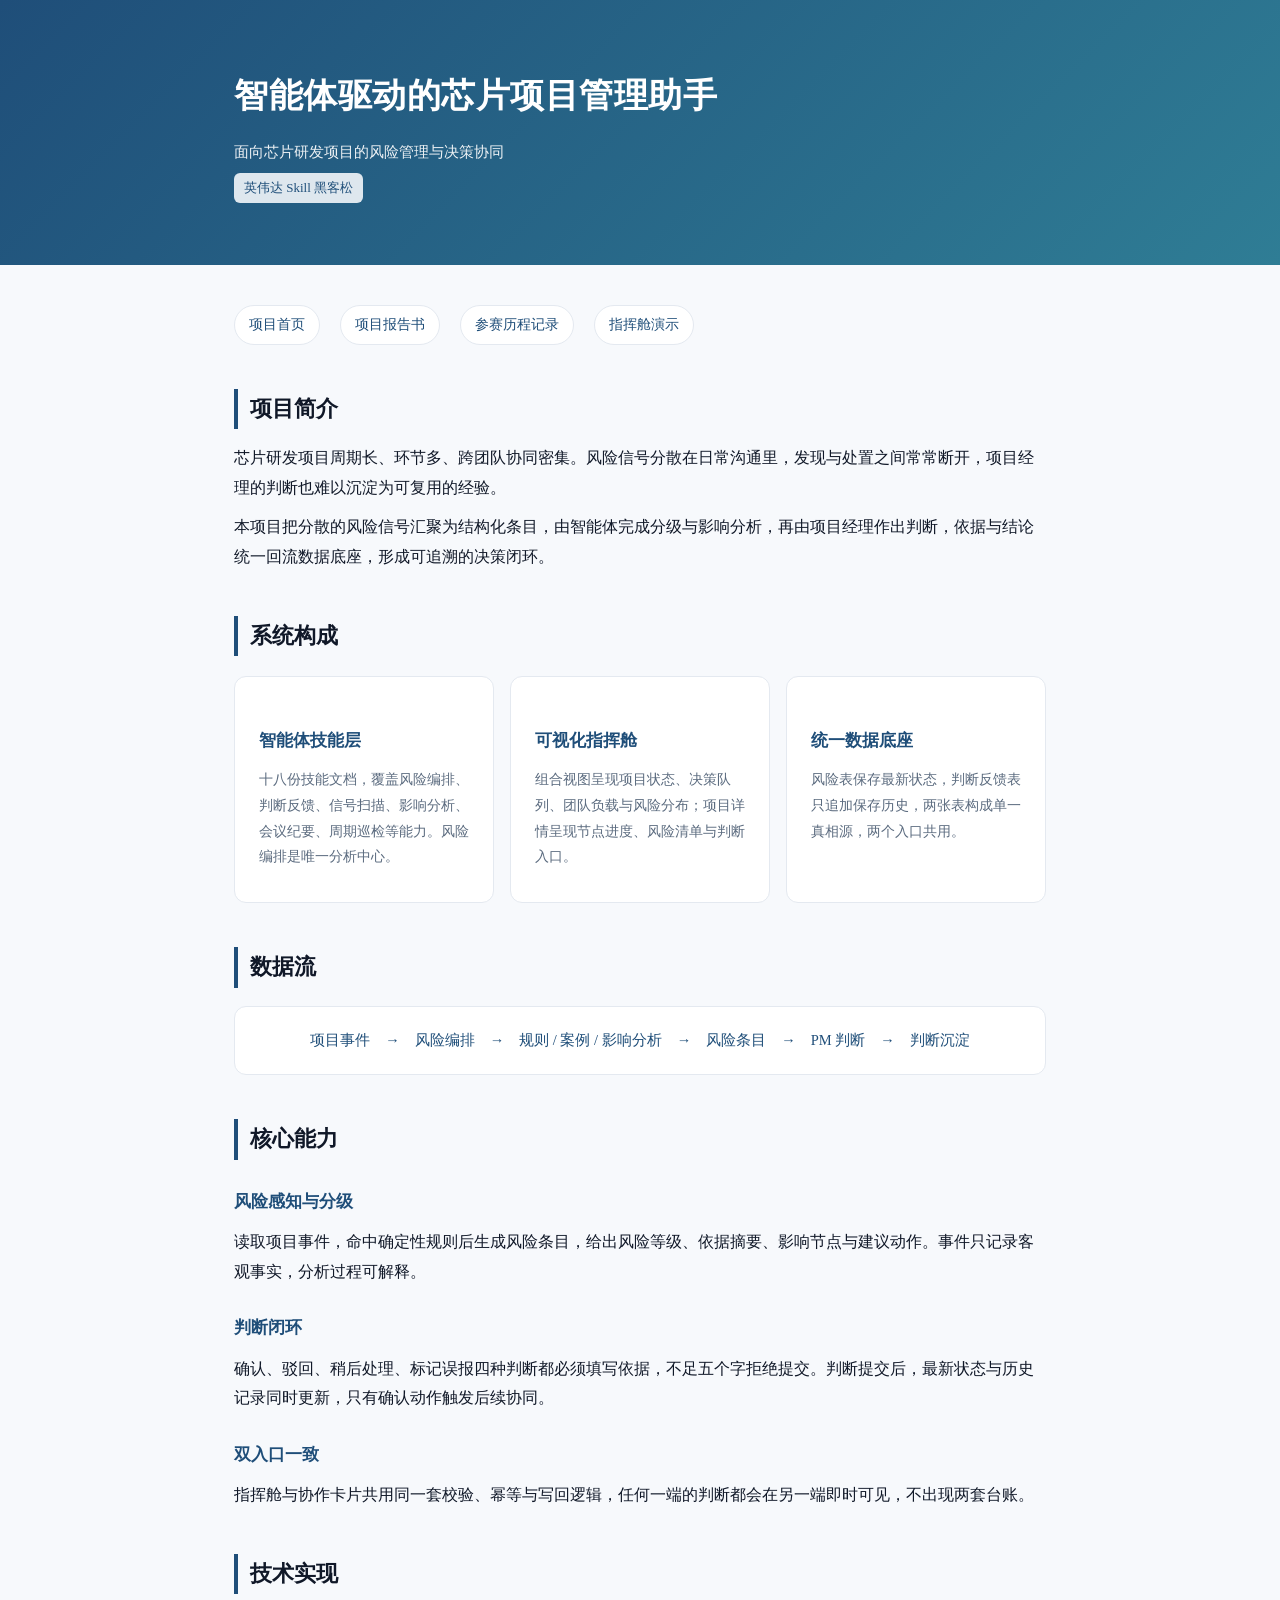
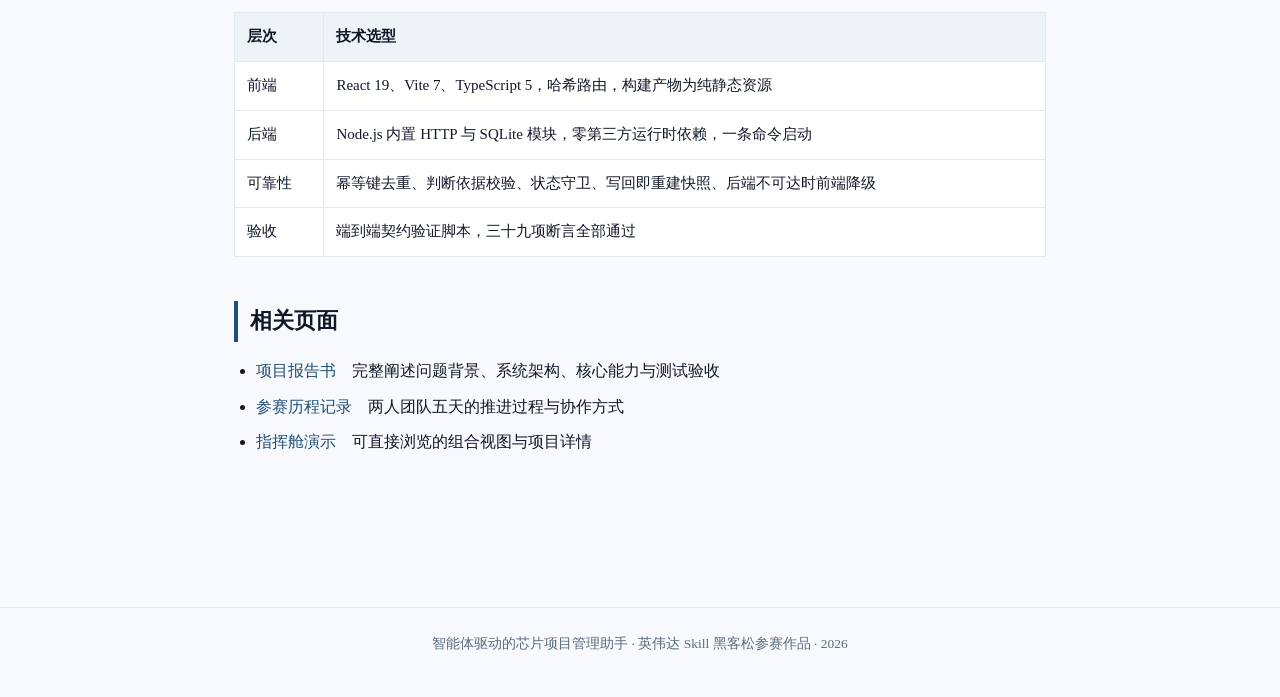
==== index.html @ 8a678e99 "发布展示站：项目首页、项目报告书、参赛历程记录与指挥舱演示" ====
<!doctype html>
<html lang="zh-CN">
<head>
<meta charset="utf-8">
<meta name="viewport" content="width=device-width,initial-scale=1">
<title>智能体驱动的芯片项目管理助手</title>
<style>
:root{--ink:#101828;--muted:#5b6b7f;--line:#e4e9f0;--brand:#1f4e79;--brand2:#2f7d95;--bg:#f7f9fc;--card:#fff;}
*{box-sizing:border-box}
body{margin:0;background:var(--bg);color:var(--ink);font:16px/1.85 -apple-system,"Songti SC","Source Han Serif SC",serif;}
a{color:var(--brand);text-decoration:none}
a:hover{text-decoration:underline}
.wrap{max-width:860px;margin:0 auto;padding:0 24px}
header.hero{background:linear-gradient(135deg,#1f4e79,#2f7d95);color:#fff;padding:64px 0 56px;margin-bottom:40px}
header.hero .wrap{max-width:860px}
header.hero h1{margin:0 0 12px;font-size:34px;letter-spacing:.5px;font-family:-apple-system,"PingFang SC","Heiti SC",sans-serif}
header.hero p{margin:6px 0;opacity:.92;font-size:15px}
nav.sub{max-width:860px;margin:0 auto 28px;padding:0 24px;display:flex;gap:20px;flex-wrap:wrap;font-size:14px}
nav.sub a{padding:6px 14px;background:#fff;border:1px solid var(--line);border-radius:999px;color:var(--brand)}
main{max-width:860px;margin:0 auto;padding:0 24px 80px}
h2{font-size:22px;margin:44px 0 14px;padding-left:12px;border-left:4px solid var(--brand);font-family:-apple-system,"PingFang SC","Heiti SC",sans-serif}
h3{font-size:17px;margin:26px 0 8px;color:var(--brand)}
p{margin:10px 0}
ul{margin:10px 0 10px 22px;padding:0}
li{margin:6px 0}
.card{background:var(--card);border:1px solid var(--line);border-radius:12px;padding:22px 24px;margin:18px 0}
.grid{display:grid;grid-template-columns:repeat(auto-fit,minmax(230px,1fr));gap:16px;margin:20px 0}
.grid .card{margin:0}
.kv{font-size:14px;color:var(--muted)}
table{width:100%;border-collapse:collapse;margin:18px 0;font-size:15px;background:#fff}
th,td{border:1px solid var(--line);padding:10px 12px;text-align:left;vertical-align:top}
th{background:#eef3f8;font-weight:600}
code{background:#eef3f8;padding:2px 6px;border-radius:4px;font-size:14px;font-family:ui-monospace,Menlo,monospace}
pre{background:#12263f;color:#dbe7f3;padding:16px 18px;border-radius:10px;overflow:auto;font-size:13.5px;line-height:1.6}
pre code{background:none;color:inherit;padding:0}
.flow{background:#fff;border:1px solid var(--line);border-radius:12px;padding:20px;margin:18px 0;text-align:center;font-size:14.5px;color:var(--brand);overflow-x:auto;white-space:nowrap}
footer{border-top:1px solid var(--line);margin-top:60px;padding:24px 0 40px;color:var(--muted);font-size:13.5px;text-align:center}
.badge{display:inline-block;background:#eef3f8;color:var(--brand);border-radius:6px;padding:3px 10px;font-size:13px;margin-right:6px}
</style>
</head>
<body>

<header class="hero"><div class="wrap">
  <h1>智能体驱动的芯片项目管理助手</h1>
  <p>面向芯片研发项目的风险管理与决策协同</p>
  <p><span class="badge">英伟达 Skill 黑客松</span></p>
</div></header>
<nav class="sub">
  <a href="./index.html">项目首页</a>
  <a href="./report.html">项目报告书</a>
  <a href="./journey.html">参赛历程记录</a>
  <a href="./app/index.html">指挥舱演示</a>
</nav>
<main>
  <h2>项目简介</h2>
  <p>芯片研发项目周期长、环节多、跨团队协同密集。风险信号分散在日常沟通里，发现与处置之间常常断开，项目经理的判断也难以沉淀为可复用的经验。</p>
  <p>本项目把分散的风险信号汇聚为结构化条目，由智能体完成分级与影响分析，再由项目经理作出判断，依据与结论统一回流数据底座，形成可追溯的决策闭环。</p>

  <h2>系统构成</h2>
  <div class="grid">
    <div class="card"><h3>智能体技能层</h3><p class="kv">十八份技能文档，覆盖风险编排、判断反馈、信号扫描、影响分析、会议纪要、周期巡检等能力。风险编排是唯一分析中心。</p></div>
    <div class="card"><h3>可视化指挥舱</h3><p class="kv">组合视图呈现项目状态、决策队列、团队负载与风险分布；项目详情呈现节点进度、风险清单与判断入口。</p></div>
    <div class="card"><h3>统一数据底座</h3><p class="kv">风险表保存最新状态，判断反馈表只追加保存历史，两张表构成单一真相源，两个入口共用。</p></div>
  </div>

  <h2>数据流</h2>
  <div class="flow">项目事件　→　风险编排　→　规则 / 案例 / 影响分析　→　风险条目　→　PM 判断　→　判断沉淀</div>

  <h2>核心能力</h2>
  <h3>风险感知与分级</h3>
  <p>读取项目事件，命中确定性规则后生成风险条目，给出风险等级、依据摘要、影响节点与建议动作。事件只记录客观事实，分析过程可解释。</p>
  <h3>判断闭环</h3>
  <p>确认、驳回、稍后处理、标记误报四种判断都必须填写依据，不足五个字拒绝提交。判断提交后，最新状态与历史记录同时更新，只有确认动作触发后续协同。</p>
  <h3>双入口一致</h3>
  <p>指挥舱与协作卡片共用同一套校验、幂等与写回逻辑，任何一端的判断都会在另一端即时可见，不出现两套台账。</p>

  <h2>技术实现</h2>
  <table>
    <tr><th>层次</th><th>技术选型</th></tr>
    <tr><td>前端</td><td>React 19、Vite 7、TypeScript 5，哈希路由，构建产物为纯静态资源</td></tr>
    <tr><td>后端</td><td>Node.js 内置 HTTP 与 SQLite 模块，零第三方运行时依赖，一条命令启动</td></tr>
    <tr><td>可靠性</td><td>幂等键去重、判断依据校验、状态守卫、写回即重建快照、后端不可达时前端降级</td></tr>
    <tr><td>验收</td><td>端到端契约验证脚本，三十九项断言全部通过</td></tr>
  </table>

  <h2>相关页面</h2>
  <ul>
    <li><a href="./report.html">项目报告书</a>　完整阐述问题背景、系统架构、核心能力与测试验收</li>
    <li><a href="./journey.html">参赛历程记录</a>　两人团队五天的推进过程与协作方式</li>
    <li><a href="./app/index.html">指挥舱演示</a>　可直接浏览的组合视图与项目详情</li>
  </ul>
</main>

<footer>智能体驱动的芯片项目管理助手 · 英伟达 Skill 黑客松参赛作品 · 2026</footer>
</body>
</html>
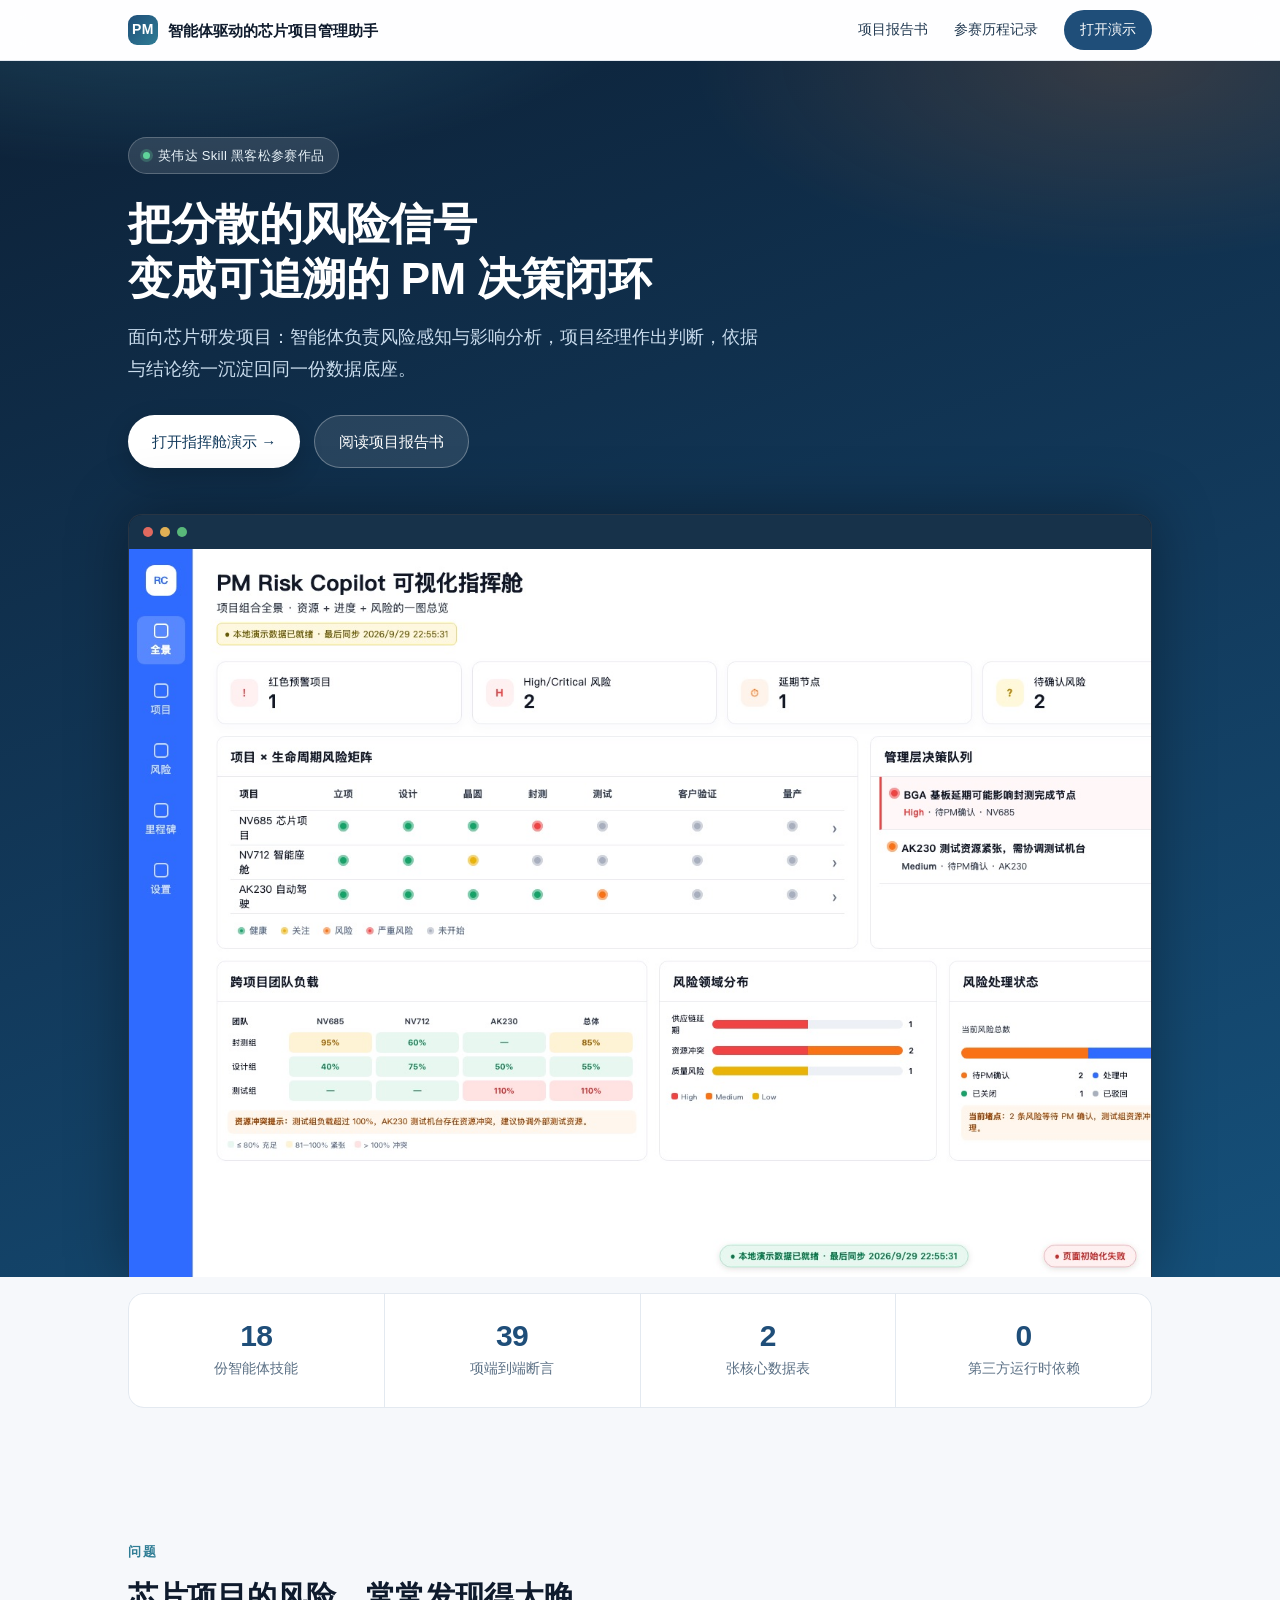
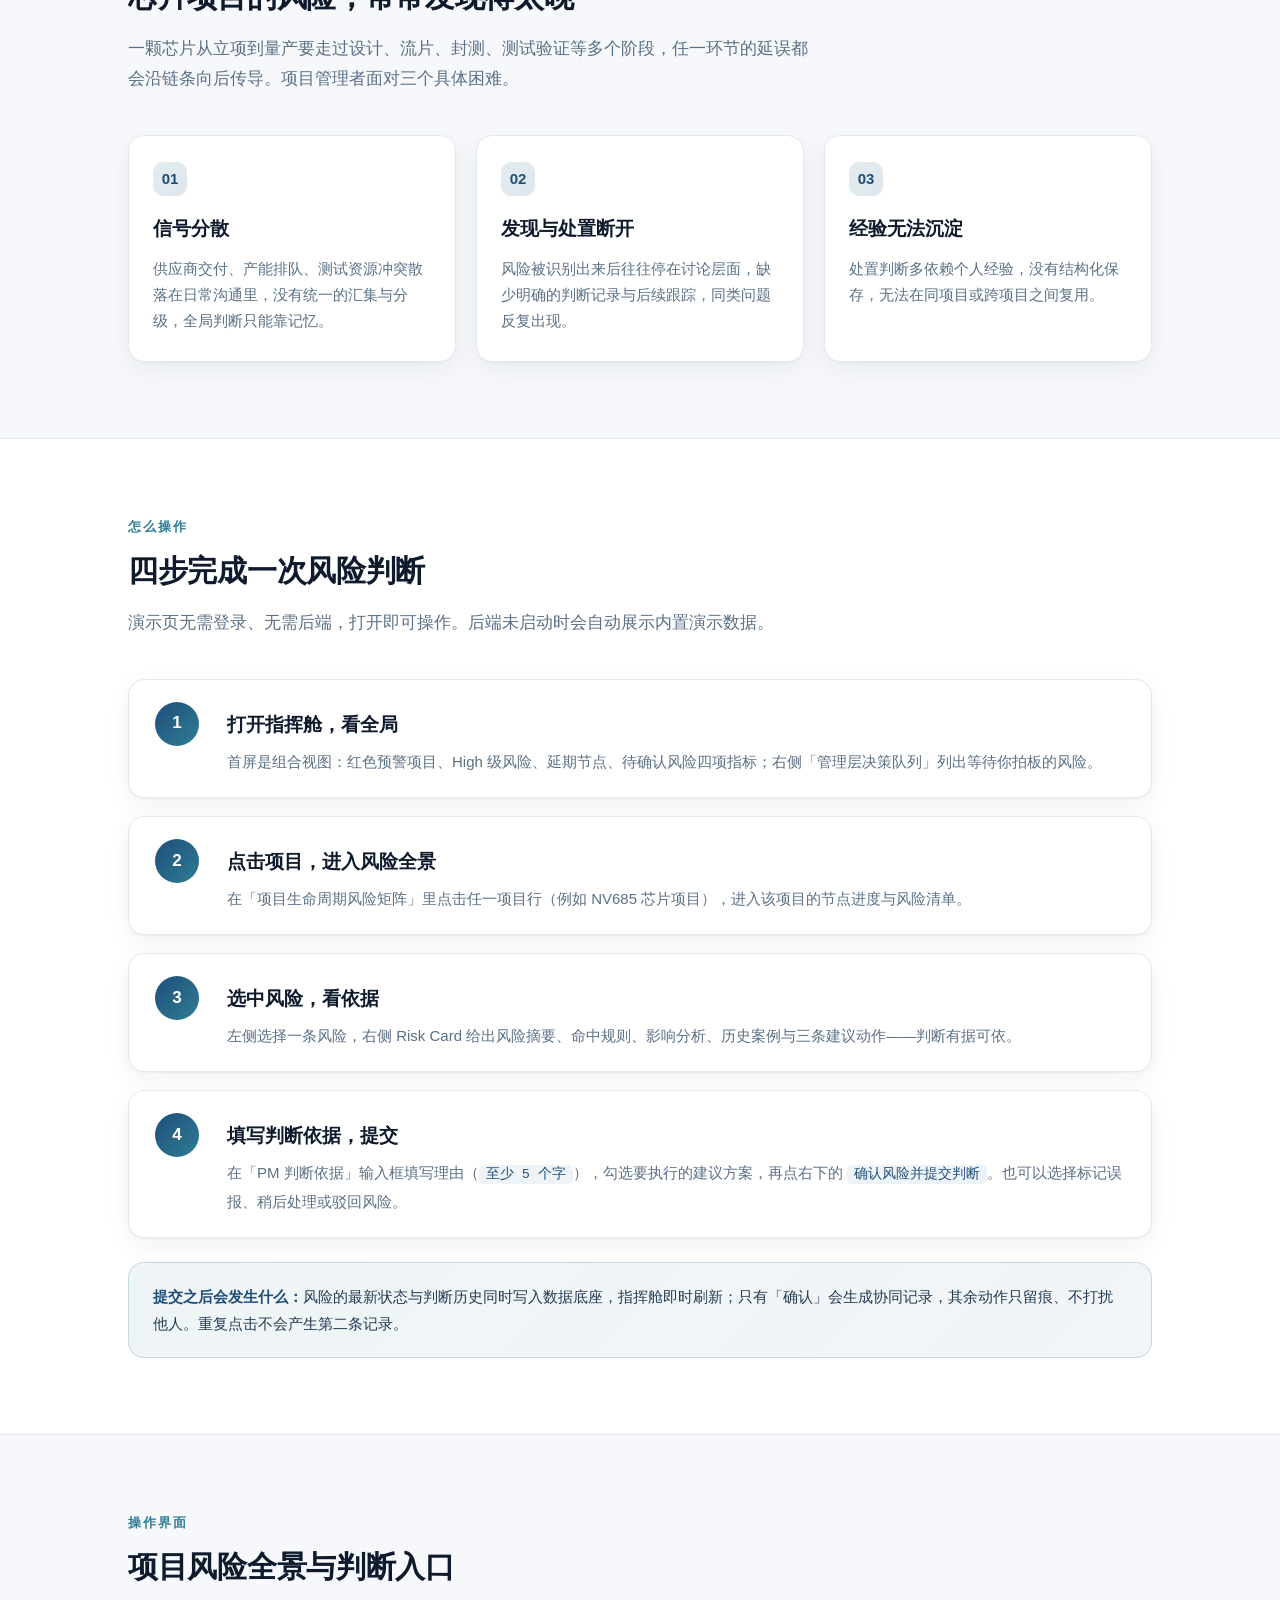
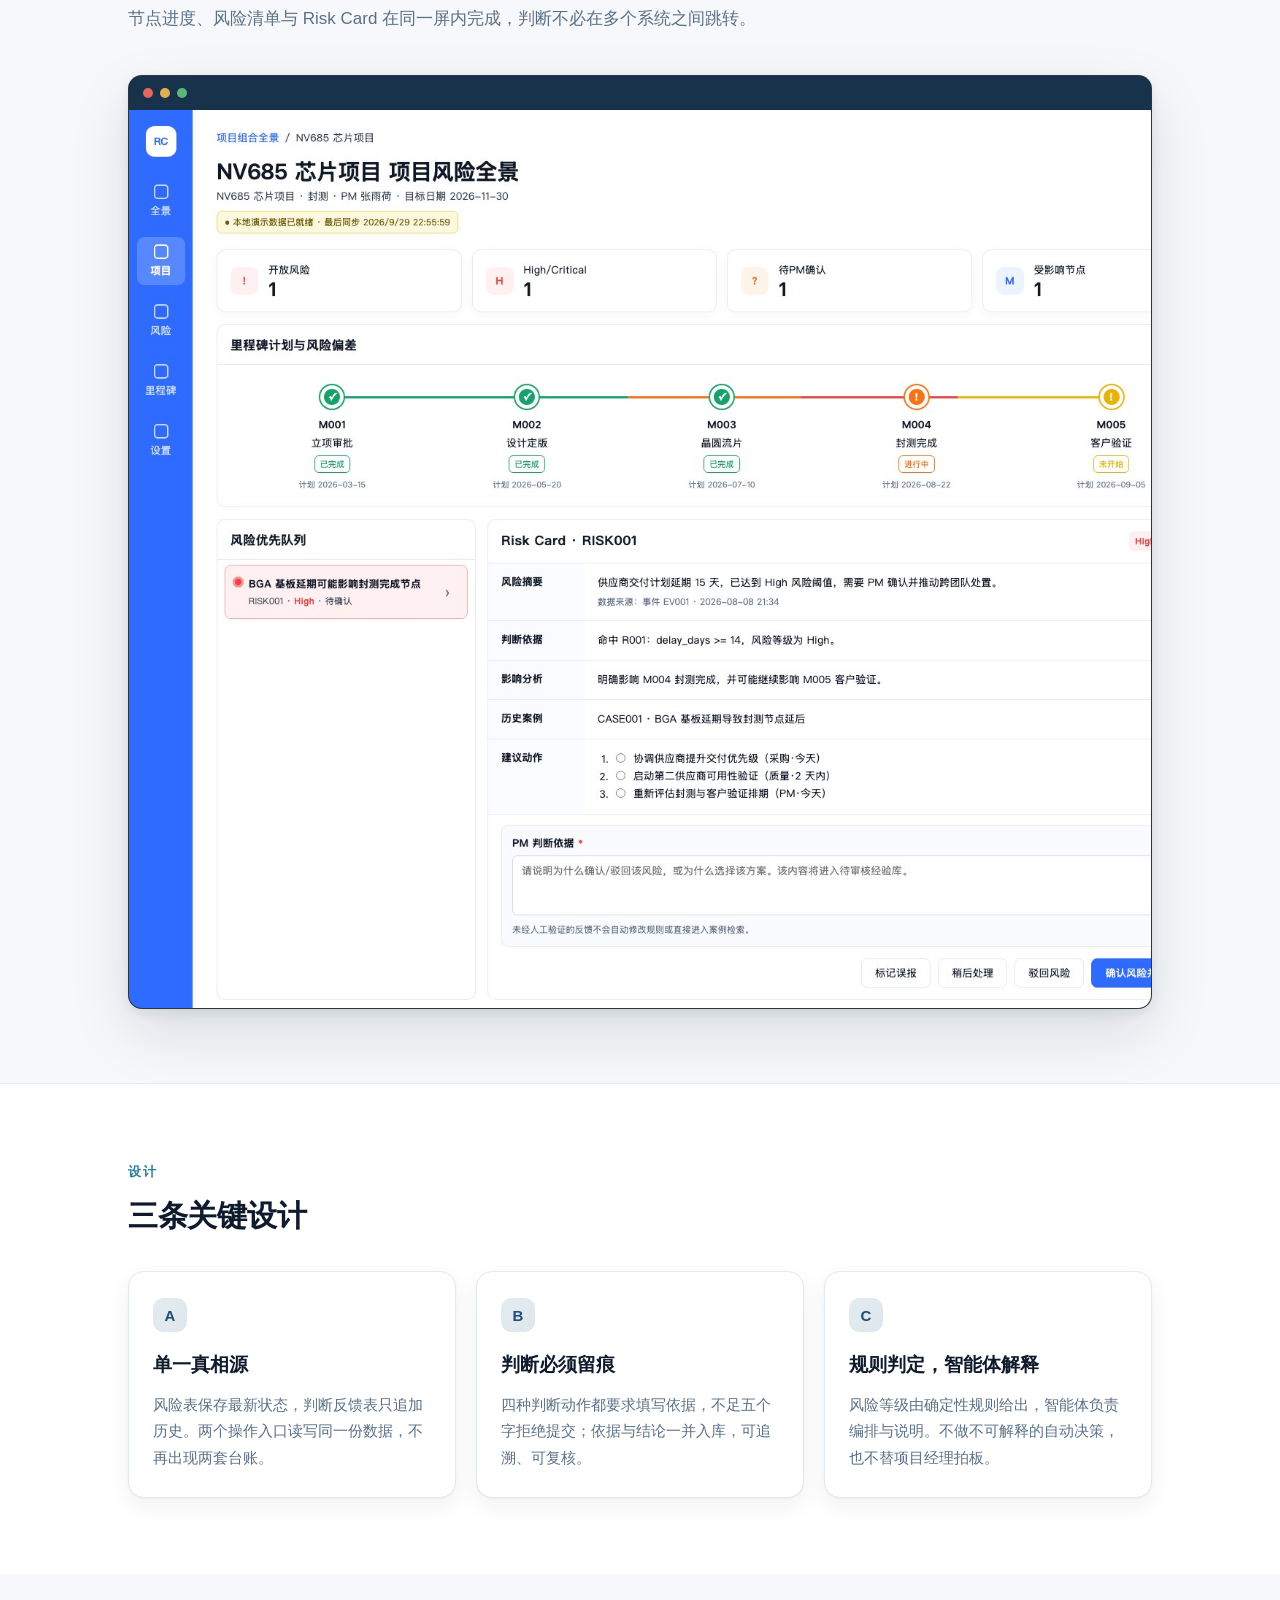
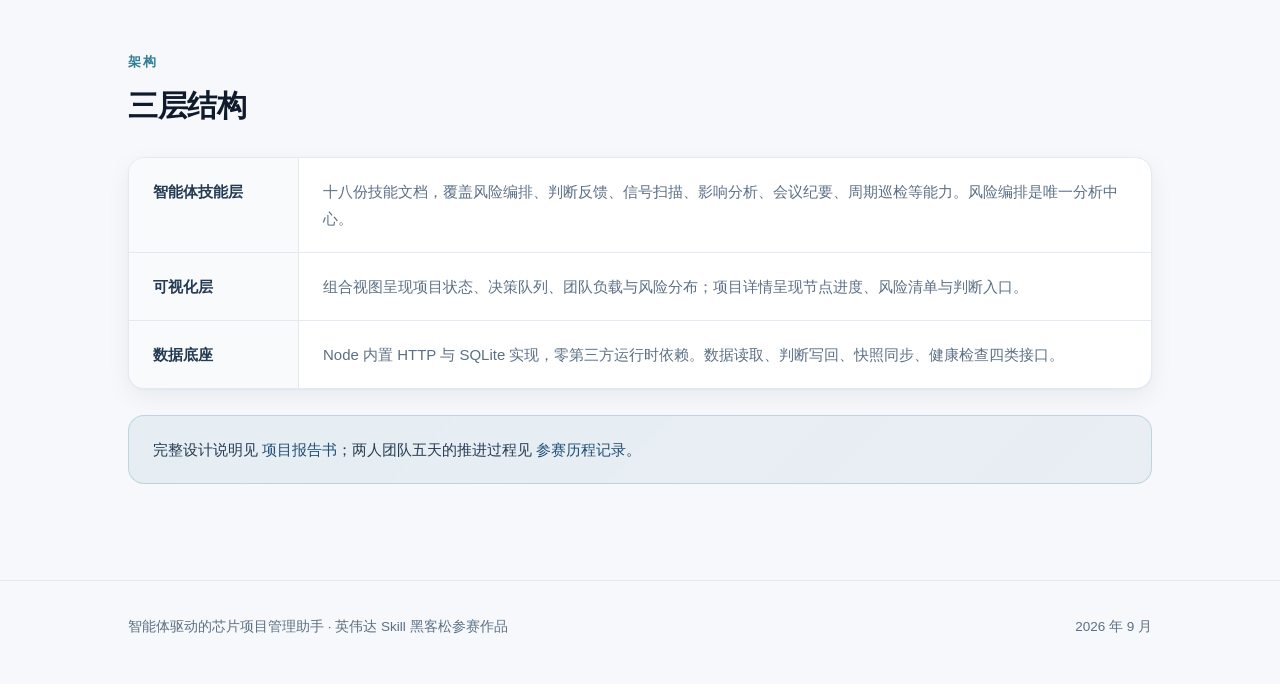
==== commit c6cbcdaa: "重做首页：产品级视觉、界面截图与四步操作说明" ====
--- a/index.html
+++ b/index.html
@@ -1,96 +1,290 @@
 <!doctype html>
-<html lang="zh-CN">
-<head>
+<html lang="zh-CN"><head>
 <meta charset="utf-8">
 <meta name="viewport" content="width=device-width,initial-scale=1">
 <title>智能体驱动的芯片项目管理助手</title>
 <style>
-:root{--ink:#101828;--muted:#5b6b7f;--line:#e4e9f0;--brand:#1f4e79;--brand2:#2f7d95;--bg:#f7f9fc;--card:#fff;}
+:root{
+  --ink:#0f1b2d; --ink2:#243b53; --muted:#5b7085; --line:#e3e9f0;
+  --brand:#1f4e79; --brand-2:#2f7d95; --brand-3:#4a9db5;
+  --accent:#e8833a; --ok:#2f9e6f; --bad:#d94f4f;
+  --bg:#f6f8fb; --card:#ffffff; --radius:16px;
+  --shadow:0 1px 2px rgba(15,27,45,.04),0 8px 24px rgba(15,27,45,.06);
+  --shadow-lg:0 4px 12px rgba(15,27,45,.08),0 24px 60px rgba(15,27,45,.12);
+}
 *{box-sizing:border-box}
-body{margin:0;background:var(--bg);color:var(--ink);font:16px/1.85 -apple-system,"Songti SC","Source Han Serif SC",serif;}
+html{-webkit-text-size-adjust:100%}
+body{
+  margin:0;background:var(--bg);color:var(--ink);
+  font:16px/1.8 -apple-system,BlinkMacSystemFont,"PingFang SC","Hiragino Sans GB","Microsoft YaHei",sans-serif;
+  -webkit-font-smoothing:antialiased;
+}
 a{color:var(--brand);text-decoration:none}
 a:hover{text-decoration:underline}
-.wrap{max-width:860px;margin:0 auto;padding:0 24px}
-header.hero{background:linear-gradient(135deg,#1f4e79,#2f7d95);color:#fff;padding:64px 0 56px;margin-bottom:40px}
-header.hero .wrap{max-width:860px}
-header.hero h1{margin:0 0 12px;font-size:34px;letter-spacing:.5px;font-family:-apple-system,"PingFang SC","Heiti SC",sans-serif}
-header.hero p{margin:6px 0;opacity:.92;font-size:15px}
-nav.sub{max-width:860px;margin:0 auto 28px;padding:0 24px;display:flex;gap:20px;flex-wrap:wrap;font-size:14px}
-nav.sub a{padding:6px 14px;background:#fff;border:1px solid var(--line);border-radius:999px;color:var(--brand)}
-main{max-width:860px;margin:0 auto;padding:0 24px 80px}
-h2{font-size:22px;margin:44px 0 14px;padding-left:12px;border-left:4px solid var(--brand);font-family:-apple-system,"PingFang SC","Heiti SC",sans-serif}
-h3{font-size:17px;margin:26px 0 8px;color:var(--brand)}
-p{margin:10px 0}
-ul{margin:10px 0 10px 22px;padding:0}
-li{margin:6px 0}
-.card{background:var(--card);border:1px solid var(--line);border-radius:12px;padding:22px 24px;margin:18px 0}
-.grid{display:grid;grid-template-columns:repeat(auto-fit,minmax(230px,1fr));gap:16px;margin:20px 0}
-.grid .card{margin:0}
-.kv{font-size:14px;color:var(--muted)}
-table{width:100%;border-collapse:collapse;margin:18px 0;font-size:15px;background:#fff}
-th,td{border:1px solid var(--line);padding:10px 12px;text-align:left;vertical-align:top}
-th{background:#eef3f8;font-weight:600}
-code{background:#eef3f8;padding:2px 6px;border-radius:4px;font-size:14px;font-family:ui-monospace,Menlo,monospace}
-pre{background:#12263f;color:#dbe7f3;padding:16px 18px;border-radius:10px;overflow:auto;font-size:13.5px;line-height:1.6}
-pre code{background:none;color:inherit;padding:0}
-.flow{background:#fff;border:1px solid var(--line);border-radius:12px;padding:20px;margin:18px 0;text-align:center;font-size:14.5px;color:var(--brand);overflow-x:auto;white-space:nowrap}
-footer{border-top:1px solid var(--line);margin-top:60px;padding:24px 0 40px;color:var(--muted);font-size:13.5px;text-align:center}
-.badge{display:inline-block;background:#eef3f8;color:var(--brand);border-radius:6px;padding:3px 10px;font-size:13px;margin-right:6px}
+img{max-width:100%;display:block}
+.wrap{max-width:1080px;margin:0 auto;padding:0 28px}
+.narrow{max-width:840px}
+
+/* ---------- 顶部导航 ---------- */
+.topbar{
+  position:sticky;top:0;z-index:20;background:rgba(255,255,255,.86);
+  backdrop-filter:saturate(180%) blur(12px);border-bottom:1px solid var(--line);
+}
+.topbar .wrap{display:flex;align-items:center;justify-content:space-between;height:60px}
+.brand{display:flex;align-items:center;gap:10px;font-weight:600;color:var(--ink);font-size:15px}
+.brand:hover{text-decoration:none}
+.logo{
+  width:30px;height:30px;border-radius:9px;flex:none;
+  background:linear-gradient(135deg,var(--brand),var(--brand-2));
+  display:grid;place-items:center;color:#fff;font-size:14px;font-weight:700;letter-spacing:.5px;
+}
+.topnav{display:flex;gap:26px;font-size:14px;align-items:center}
+.topnav a{color:var(--ink2)}
+.topnav a.cta{
+  background:var(--brand);color:#fff;padding:7px 16px;border-radius:999px;font-weight:500;
+}
+.topnav a.cta:hover{background:#183f63;text-decoration:none}
+
+/* ---------- Hero ---------- */
+.hero{
+  background:
+    radial-gradient(900px 380px at 12% -10%,rgba(74,157,181,.35),transparent 60%),
+    radial-gradient(700px 320px at 88% 0%,rgba(232,131,58,.18),transparent 62%),
+    linear-gradient(160deg,#0d2137 0%,#123a5c 55%,#15507a 100%);
+  color:#fff;padding:76px 0 0;overflow:hidden;
+}
+.hero .wrap{position:relative}
+.pill{
+  display:inline-flex;align-items:center;gap:8px;font-size:13px;letter-spacing:.3px;
+  background:rgba(255,255,255,.12);border:1px solid rgba(255,255,255,.22);
+  padding:6px 14px;border-radius:999px;color:#e8f2f8;margin-bottom:22px;
+}
+.pill i{width:7px;height:7px;border-radius:50%;background:#5fd39a;display:block;box-shadow:0 0 0 3px rgba(95,211,154,.25)}
+h1{
+  font-size:44px;line-height:1.25;margin:0 0 16px;letter-spacing:-.5px;font-weight:700;
+}
+.hero p.lede{font-size:18px;line-height:1.75;color:#c9dced;margin:0 0 30px;max-width:640px}
+.actions{display:flex;gap:14px;flex-wrap:wrap;margin-bottom:46px}
+.btn{
+  display:inline-flex;align-items:center;gap:8px;padding:12px 24px;border-radius:999px;
+  font-size:15px;font-weight:500;transition:transform .15s ease,box-shadow .15s ease;
+}
+.btn:hover{text-decoration:none;transform:translateY(-1px)}
+.btn.primary{background:#fff;color:#123a5c;box-shadow:0 8px 24px rgba(0,0,0,.18)}
+.btn.ghost{background:rgba(255,255,255,.1);color:#fff;border:1px solid rgba(255,255,255,.3)}
+.btn.ghost:hover{background:rgba(255,255,255,.16)}
+
+/* 浏览器窗口截图 */
+.shot{
+  border-radius:14px 14px 0 0;overflow:hidden;background:#0b1a2b;
+  box-shadow:0 -2px 60px rgba(0,0,0,.35);border:1px solid rgba(255,255,255,.12);border-bottom:0;
+  margin-bottom:-2px;
+}
+.shot-bar{height:34px;background:#17324a;display:flex;align-items:center;gap:7px;padding:0 14px}
+.shot-bar span{width:10px;height:10px;border-radius:50%;background:#3c5a75;display:block}
+.shot-bar span:nth-child(1){background:#e0695f}
+.shot-bar span:nth-child(2){background:#e0b055}
+.shot-bar span:nth-child(3){background:#59b87a}
+.shot img{width:100%;display:block}
+
+/* ---------- 通用区块 ---------- */
+section{padding:76px 0}
+section.tight{padding:56px 0}
+.eyebrow{
+  font-size:13px;letter-spacing:2px;color:var(--brand-2);font-weight:600;
+  text-transform:uppercase;margin-bottom:12px;
+}
+h2{font-size:30px;line-height:1.4;margin:0 0 16px;letter-spacing:-.3px;font-weight:700}
+h3{font-size:19px;margin:0 0 10px;font-weight:600}
+.sec-lede{font-size:17px;color:var(--muted);max-width:680px;margin:0 0 40px;line-height:1.8}
+p{margin:0 0 14px}
+.muted{color:var(--muted)}
+
+/* 数字条 */
+.stats{display:grid;grid-template-columns:repeat(4,1fr);gap:1px;background:var(--line);
+  border:1px solid var(--line);border-radius:var(--radius);overflow:hidden;margin-top:-40px;position:relative;z-index:2}
+.stats div{background:#fff;padding:24px 22px;text-align:center}
+.stats b{display:block;font-size:30px;line-height:1.2;color:var(--brand);font-weight:700;letter-spacing:-.5px}
+.stats span{font-size:13.5px;color:var(--muted)}
+
+/* 卡片网格 */
+.grid{display:grid;gap:20px}
+.grid.c3{grid-template-columns:repeat(3,1fr)}
+.grid.c2{grid-template-columns:repeat(2,1fr)}
+.card{
+  background:var(--card);border:1px solid var(--line);border-radius:var(--radius);
+  padding:26px 24px;box-shadow:var(--shadow);
+}
+.card .num{
+  width:34px;height:34px;border-radius:10px;display:grid;place-items:center;margin-bottom:16px;
+  background:linear-gradient(135deg,rgba(47,125,149,.14),rgba(31,78,121,.14));
+  color:var(--brand);font-weight:700;font-size:15px;
+}
+.card p{margin:0;color:var(--muted);font-size:15px;line-height:1.75}
+
+/* 操作步骤 */
+.steps{counter-reset:s;display:grid;gap:18px}
+.step{
+  display:grid;grid-template-columns:52px 1fr;gap:20px;align-items:start;
+  background:#fff;border:1px solid var(--line);border-radius:var(--radius);padding:22px 26px;box-shadow:var(--shadow);
+}
+.step .idx{
+  width:44px;height:44px;border-radius:50%;display:grid;place-items:center;font-weight:700;font-size:17px;
+  background:linear-gradient(135deg,var(--brand),var(--brand-2));color:#fff;
+}
+.step h3{margin:6px 0 6px}
+.step p{margin:0;color:var(--muted);font-size:15px}
+.step code{background:#eef3f8;padding:2px 7px;border-radius:5px;font-size:13.5px;
+  font-family:ui-monospace,SFMono-Regular,Menlo,monospace;color:var(--brand)}
+.callout{
+  margin-top:24px;background:linear-gradient(135deg,rgba(47,125,149,.08),rgba(31,78,121,.06));
+  border:1px solid rgba(47,125,149,.22);border-radius:var(--radius);padding:20px 24px;font-size:15px;color:var(--ink2);
+}
+.callout b{color:var(--brand)}
+
+/* 架构 */
+.arch{background:#fff;border:1px solid var(--line);border-radius:var(--radius);overflow:hidden;box-shadow:var(--shadow)}
+.arch-row{display:grid;grid-template-columns:170px 1fr;gap:0;border-bottom:1px solid var(--line)}
+.arch-row:last-child{border-bottom:0}
+.arch-row > div{padding:20px 24px}
+.arch-row .k{background:#f8fafc;font-weight:600;color:var(--ink2);font-size:15px;border-right:1px solid var(--line)}
+.arch-row .v{font-size:15px;color:var(--muted)}
+
+/* 文档页 */
+.doc h2{font-size:24px;margin:44px 0 14px;padding-left:14px;border-left:4px solid var(--brand)}
+.doc h3{font-size:17.5px;margin:28px 0 8px;color:var(--brand)}
+.doc ul{margin:12px 0 16px;padding-left:22px}
+.doc li{margin:7px 0;color:var(--ink2)}
+.doc p{color:var(--ink2)}
+.doc table{width:100%;border-collapse:collapse;margin:20px 0;font-size:15px;background:#fff;
+  border-radius:12px;overflow:hidden;box-shadow:var(--shadow)}
+.doc th,.doc td{border:1px solid var(--line);padding:12px 14px;text-align:left;vertical-align:top}
+.doc th{background:#eef3f8;font-weight:600;color:var(--ink2)}
+
+footer{border-top:1px solid var(--line);padding:34px 0 46px;margin-top:20px}
+footer .wrap{display:flex;justify-content:space-between;gap:16px;flex-wrap:wrap;color:var(--muted);font-size:13.5px}
+
+@media(max-width:900px){
+  .stats{grid-template-columns:repeat(2,1fr)}
+  .grid.c3,.grid.c2{grid-template-columns:1fr}
+  h1{font-size:32px}
+  h2{font-size:24px}
+  .arch-row{grid-template-columns:1fr}
+  .arch-row .k{border-right:0;border-bottom:1px solid var(--line)}
+  .topnav a:not(.cta){display:none}
+}
 </style>
-</head>
-<body>
-
-<header class="hero"><div class="wrap">
-  <h1>智能体驱动的芯片项目管理助手</h1>
-  <p>面向芯片研发项目的风险管理与决策协同</p>
-  <p><span class="badge">英伟达 Skill 黑客松</span></p>
-</div></header>
-<nav class="sub">
-  <a href="./index.html">项目首页</a>
-  <a href="./report.html">项目报告书</a>
-  <a href="./journey.html">参赛历程记录</a>
-  <a href="./app/index.html">指挥舱演示</a>
-</nav>
-<main>
-  <h2>项目简介</h2>
-  <p>芯片研发项目周期长、环节多、跨团队协同密集。风险信号分散在日常沟通里，发现与处置之间常常断开，项目经理的判断也难以沉淀为可复用的经验。</p>
-  <p>本项目把分散的风险信号汇聚为结构化条目，由智能体完成分级与影响分析，再由项目经理作出判断，依据与结论统一回流数据底座，形成可追溯的决策闭环。</p>
-
-  <h2>系统构成</h2>
-  <div class="grid">
-    <div class="card"><h3>智能体技能层</h3><p class="kv">十八份技能文档，覆盖风险编排、判断反馈、信号扫描、影响分析、会议纪要、周期巡检等能力。风险编排是唯一分析中心。</p></div>
-    <div class="card"><h3>可视化指挥舱</h3><p class="kv">组合视图呈现项目状态、决策队列、团队负载与风险分布；项目详情呈现节点进度、风险清单与判断入口。</p></div>
-    <div class="card"><h3>统一数据底座</h3><p class="kv">风险表保存最新状态，判断反馈表只追加保存历史，两张表构成单一真相源，两个入口共用。</p></div>
-  </div>
-
-  <h2>数据流</h2>
-  <div class="flow">项目事件　→　风险编排　→　规则 / 案例 / 影响分析　→　风险条目　→　PM 判断　→　判断沉淀</div>
-
-  <h2>核心能力</h2>
-  <h3>风险感知与分级</h3>
-  <p>读取项目事件，命中确定性规则后生成风险条目，给出风险等级、依据摘要、影响节点与建议动作。事件只记录客观事实，分析过程可解释。</p>
-  <h3>判断闭环</h3>
-  <p>确认、驳回、稍后处理、标记误报四种判断都必须填写依据，不足五个字拒绝提交。判断提交后，最新状态与历史记录同时更新，只有确认动作触发后续协同。</p>
-  <h3>双入口一致</h3>
-  <p>指挥舱与协作卡片共用同一套校验、幂等与写回逻辑，任何一端的判断都会在另一端即时可见，不出现两套台账。</p>
-
-  <h2>技术实现</h2>
-  <table>
-    <tr><th>层次</th><th>技术选型</th></tr>
-    <tr><td>前端</td><td>React 19、Vite 7、TypeScript 5，哈希路由，构建产物为纯静态资源</td></tr>
-    <tr><td>后端</td><td>Node.js 内置 HTTP 与 SQLite 模块，零第三方运行时依赖，一条命令启动</td></tr>
-    <tr><td>可靠性</td><td>幂等键去重、判断依据校验、状态守卫、写回即重建快照、后端不可达时前端降级</td></tr>
-    <tr><td>验收</td><td>端到端契约验证脚本，三十九项断言全部通过</td></tr>
-  </table>
-
-  <h2>相关页面</h2>
-  <ul>
-    <li><a href="./report.html">项目报告书</a>　完整阐述问题背景、系统架构、核心能力与测试验收</li>
-    <li><a href="./journey.html">参赛历程记录</a>　两人团队五天的推进过程与协作方式</li>
-    <li><a href="./app/index.html">指挥舱演示</a>　可直接浏览的组合视图与项目详情</li>
-  </ul>
-</main>
-
-<footer>智能体驱动的芯片项目管理助手 · 英伟达 Skill 黑客松参赛作品 · 2026</footer>
-</body>
-</html>+</head><body>
+
+
+<div class="topbar"><div class="wrap">
+  <a class="brand" href="./index.html"><span class="logo">PM</span>智能体驱动的芯片项目管理助手</a>
+  <nav class="topnav">
+    <a href="./report.html">项目报告书</a>
+    <a href="./journey.html">参赛历程记录</a>
+    <a class="cta" href="./app/index.html">打开演示</a>
+  </nav>
+</div></div>
+<header class="hero">
+  <div class="wrap">
+    <div class="pill"><i></i>英伟达 Skill 黑客松参赛作品</div>
+    <h1>把分散的风险信号<br>变成可追溯的 PM 决策闭环</h1>
+    <p class="lede">面向芯片研发项目：智能体负责风险感知与影响分析，项目经理作出判断，依据与结论统一沉淀回同一份数据底座。</p>
+    <div class="actions">
+      <a class="btn primary" href="./app/index.html">打开指挥舱演示 →</a>
+      <a class="btn ghost" href="./report.html">阅读项目报告书</a>
+    </div>
+  </div>
+  <div class="wrap">
+    <div class="shot">
+      <div class="shot-bar"><span></span><span></span><span></span></div>
+      <img src="./assets/app.jpg" alt="指挥舱组合视图：项目生命周期风险矩阵、管理层决策队列、团队负载与风险分布">
+    </div>
+  </div>
+</header>
+
+<section class="tight"><div class="wrap">
+  <div class="stats">
+    <div><b>18</b><span>份智能体技能</span></div>
+    <div><b>39</b><span>项端到端断言</span></div>
+    <div><b>2</b><span>张核心数据表</span></div>
+    <div><b>0</b><span>第三方运行时依赖</span></div>
+  </div>
+</div></section>
+
+<section><div class="wrap">
+  <div class="eyebrow">问题</div>
+  <h2>芯片项目的风险，常常发现得太晚</h2>
+  <p class="sec-lede">一颗芯片从立项到量产要走过设计、流片、封测、测试验证等多个阶段，任一环节的延误都会沿链条向后传导。项目管理者面对三个具体困难。</p>
+  <div class="grid c3">
+    <div class="card"><div class="num">01</div><h3>信号分散</h3><p>供应商交付、产能排队、测试资源冲突散落在日常沟通里，没有统一的汇集与分级，全局判断只能靠记忆。</p></div>
+    <div class="card"><div class="num">02</div><h3>发现与处置断开</h3><p>风险被识别出来后往往停在讨论层面，缺少明确的判断记录与后续跟踪，同类问题反复出现。</p></div>
+    <div class="card"><div class="num">03</div><h3>经验无法沉淀</h3><p>处置判断多依赖个人经验，没有结构化保存，无法在同项目或跨项目之间复用。</p></div>
+  </div>
+</div></section>
+
+<section style="background:#fff;border-top:1px solid var(--line);border-bottom:1px solid var(--line)"><div class="wrap">
+  <div class="eyebrow">怎么操作</div>
+  <h2>四步完成一次风险判断</h2>
+  <p class="sec-lede">演示页无需登录、无需后端，打开即可操作。后端未启动时会自动展示内置演示数据。</p>
+  <div class="steps">
+    <div class="step"><div class="idx">1</div><div>
+      <h3>打开指挥舱，看全局</h3>
+      <p>首屏是组合视图：红色预警项目、High 级风险、延期节点、待确认风险四项指标；右侧「管理层决策队列」列出等待你拍板的风险。</p>
+    </div></div>
+    <div class="step"><div class="idx">2</div><div>
+      <h3>点击项目，进入风险全景</h3>
+      <p>在「项目生命周期风险矩阵」里点击任一项目行（例如 NV685 芯片项目），进入该项目的节点进度与风险清单。</p>
+    </div></div>
+    <div class="step"><div class="idx">3</div><div>
+      <h3>选中风险，看依据</h3>
+      <p>左侧选择一条风险，右侧 Risk Card 给出风险摘要、命中规则、影响分析、历史案例与三条建议动作——判断有据可依。</p>
+    </div></div>
+    <div class="step"><div class="idx">4</div><div>
+      <h3>填写判断依据，提交</h3>
+      <p>在「PM 判断依据」输入框填写理由（<code>至少 5 个字</code>），勾选要执行的建议方案，再点右下的 <code>确认风险并提交判断</code>。也可以选择标记误报、稍后处理或驳回风险。</p>
+    </div></div>
+  </div>
+  <div class="callout">
+    <b>提交之后会发生什么：</b>风险的最新状态与判断历史同时写入数据底座，指挥舱即时刷新；只有「确认」会生成协同记录，其余动作只留痕、不打扰他人。重复点击不会产生第二条记录。
+  </div>
+</div></section>
+
+<section><div class="wrap">
+  <div class="eyebrow">操作界面</div>
+  <h2>项目风险全景与判断入口</h2>
+  <p class="sec-lede">节点进度、风险清单与 Risk Card 在同一屏内完成，判断不必在多个系统之间跳转。</p>
+  <div class="shot" style="border-radius:14px;border-bottom:1px solid rgba(255,255,255,.12);box-shadow:var(--shadow-lg)">
+    <div class="shot-bar"><span></span><span></span><span></span></div>
+    <img src="./assets/detail.jpg" alt="NV685 芯片项目风险全景：里程碑节点、风险清单与 Risk Card 判断区">
+  </div>
+</div></section>
+
+<section style="background:#fff;border-top:1px solid var(--line)"><div class="wrap">
+  <div class="eyebrow">设计</div>
+  <h2>三条关键设计</h2>
+  <div class="grid c3" style="margin-top:34px">
+    <div class="card"><div class="num">A</div><h3>单一真相源</h3><p>风险表保存最新状态，判断反馈表只追加历史。两个操作入口读写同一份数据，不再出现两套台账。</p></div>
+    <div class="card"><div class="num">B</div><h3>判断必须留痕</h3><p>四种判断动作都要求填写依据，不足五个字拒绝提交；依据与结论一并入库，可追溯、可复核。</p></div>
+    <div class="card"><div class="num">C</div><h3>规则判定，智能体解释</h3><p>风险等级由确定性规则给出，智能体负责编排与说明。不做不可解释的自动决策，也不替项目经理拍板。</p></div>
+  </div>
+</div></section>
+
+<section><div class="wrap">
+  <div class="eyebrow">架构</div>
+  <h2>三层结构</h2>
+  <div class="arch" style="margin-top:30px">
+    <div class="arch-row"><div class="k">智能体技能层</div><div class="v">十八份技能文档，覆盖风险编排、判断反馈、信号扫描、影响分析、会议纪要、周期巡检等能力。风险编排是唯一分析中心。</div></div>
+    <div class="arch-row"><div class="k">可视化层</div><div class="v">组合视图呈现项目状态、决策队列、团队负载与风险分布；项目详情呈现节点进度、风险清单与判断入口。</div></div>
+    <div class="arch-row"><div class="k">数据底座</div><div class="v">Node 内置 HTTP 与 SQLite 实现，零第三方运行时依赖。数据读取、判断写回、快照同步、健康检查四类接口。</div></div>
+  </div>
+  <div class="callout" style="margin-top:26px">
+    完整设计说明见 <a href="./report.html">项目报告书</a>；两人团队五天的推进过程见 <a href="./journey.html">参赛历程记录</a>。
+  </div>
+</div></section>
+
+<footer><div class="wrap">
+  <span>智能体驱动的芯片项目管理助手 · 英伟达 Skill 黑客松参赛作品</span>
+  <span>2026 年 9 月</span>
+</div></footer>
+</body></html>
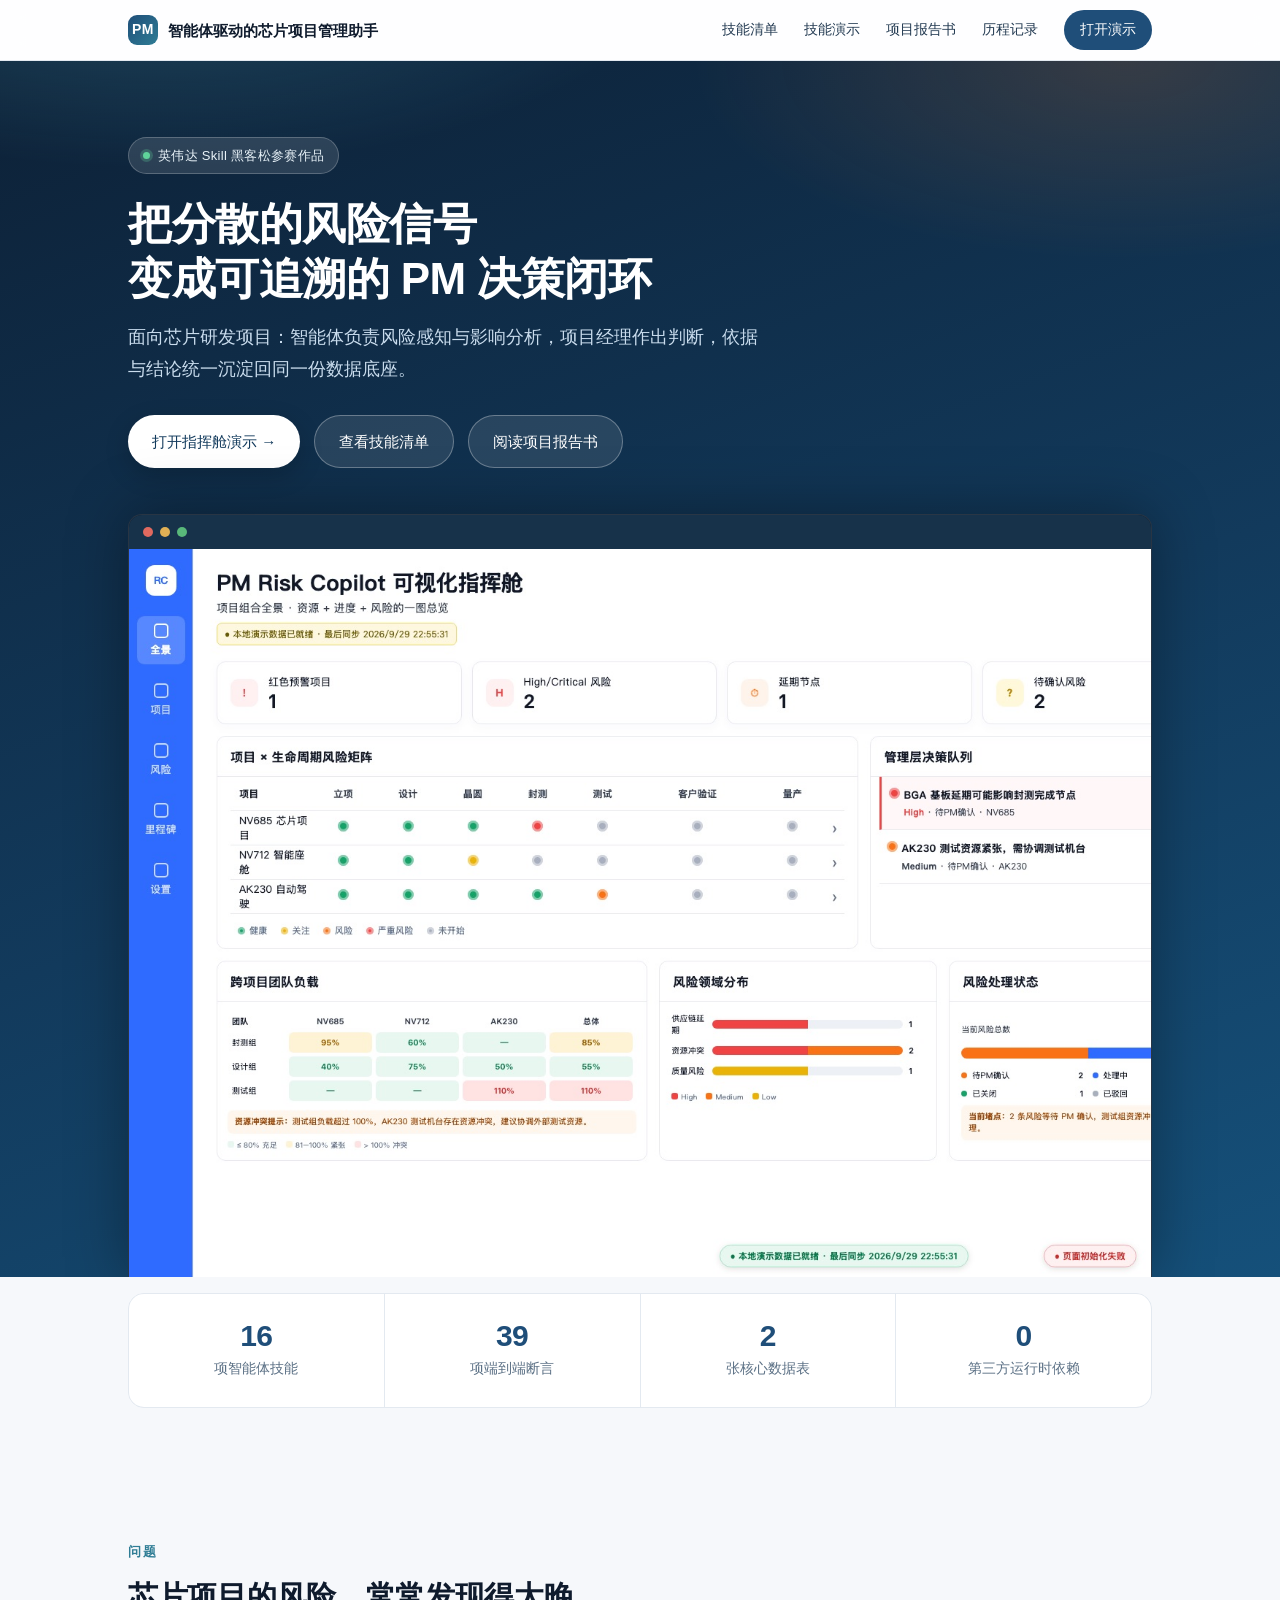
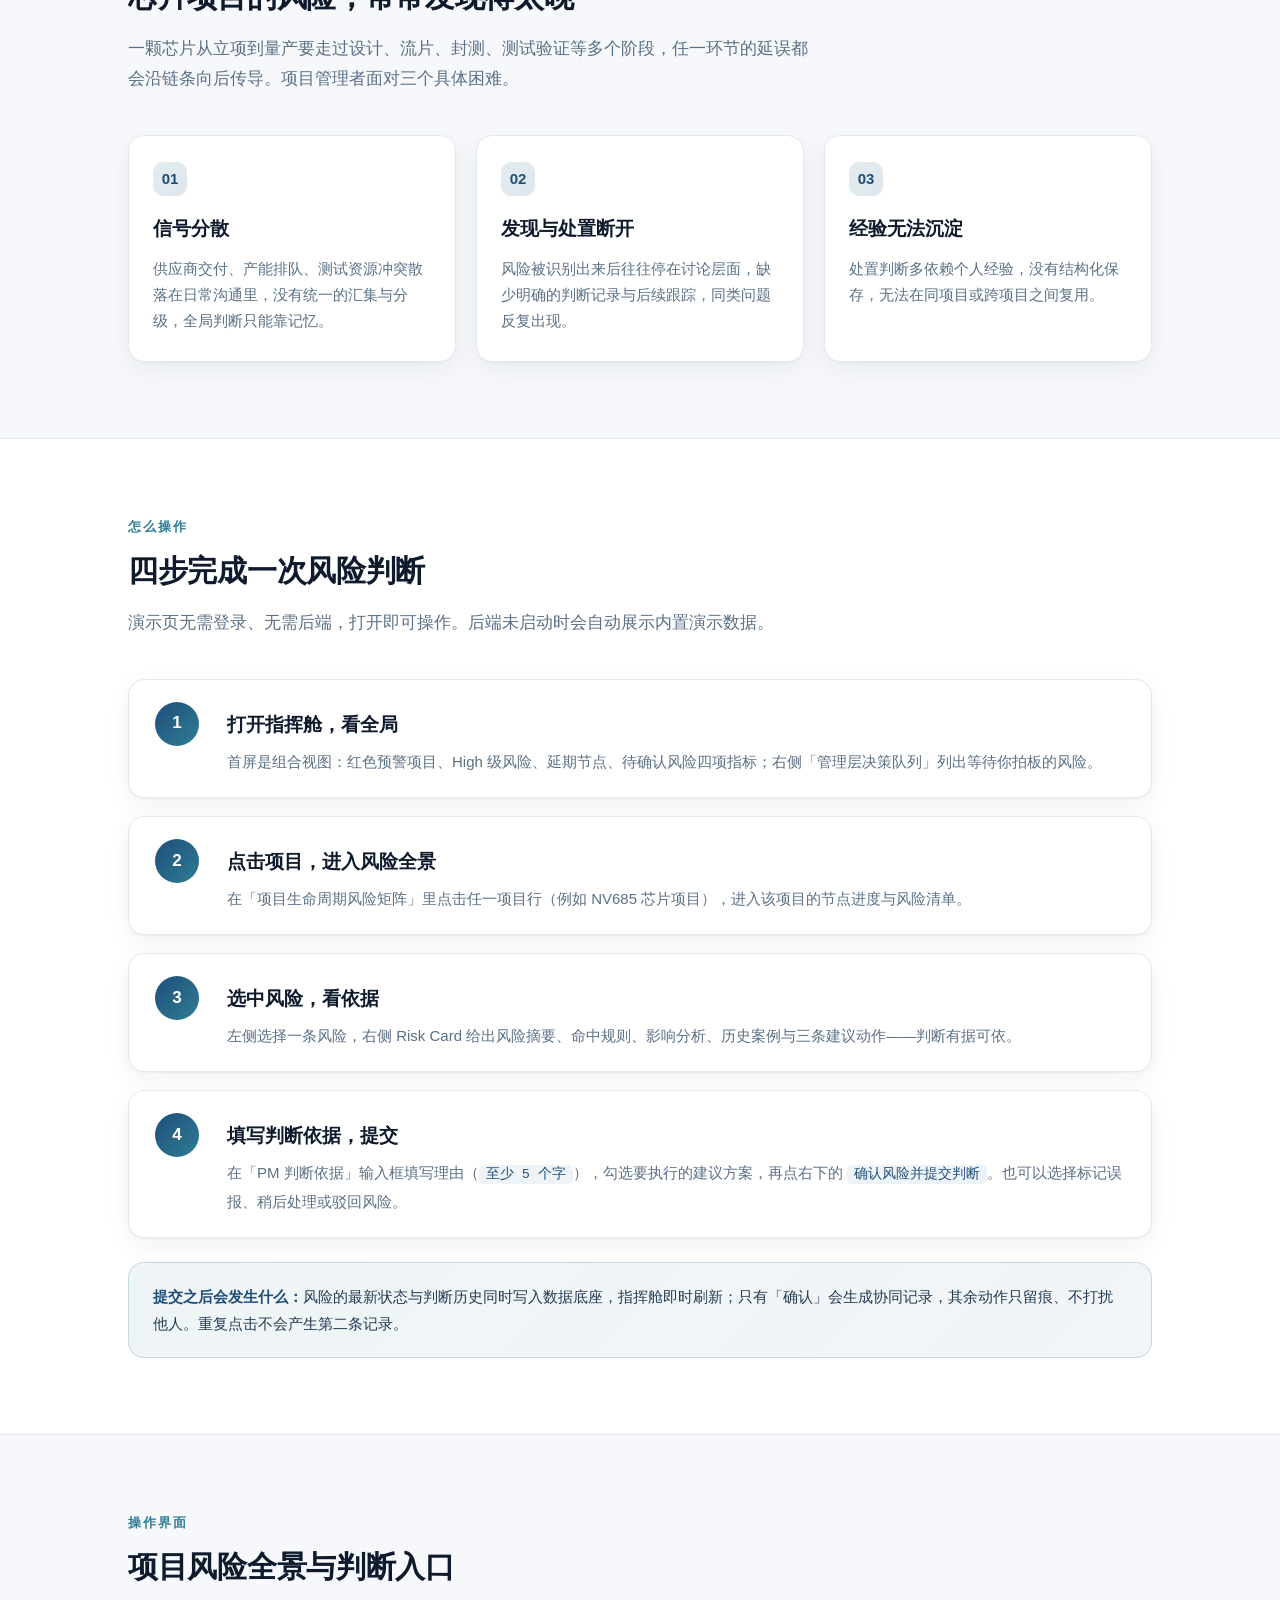
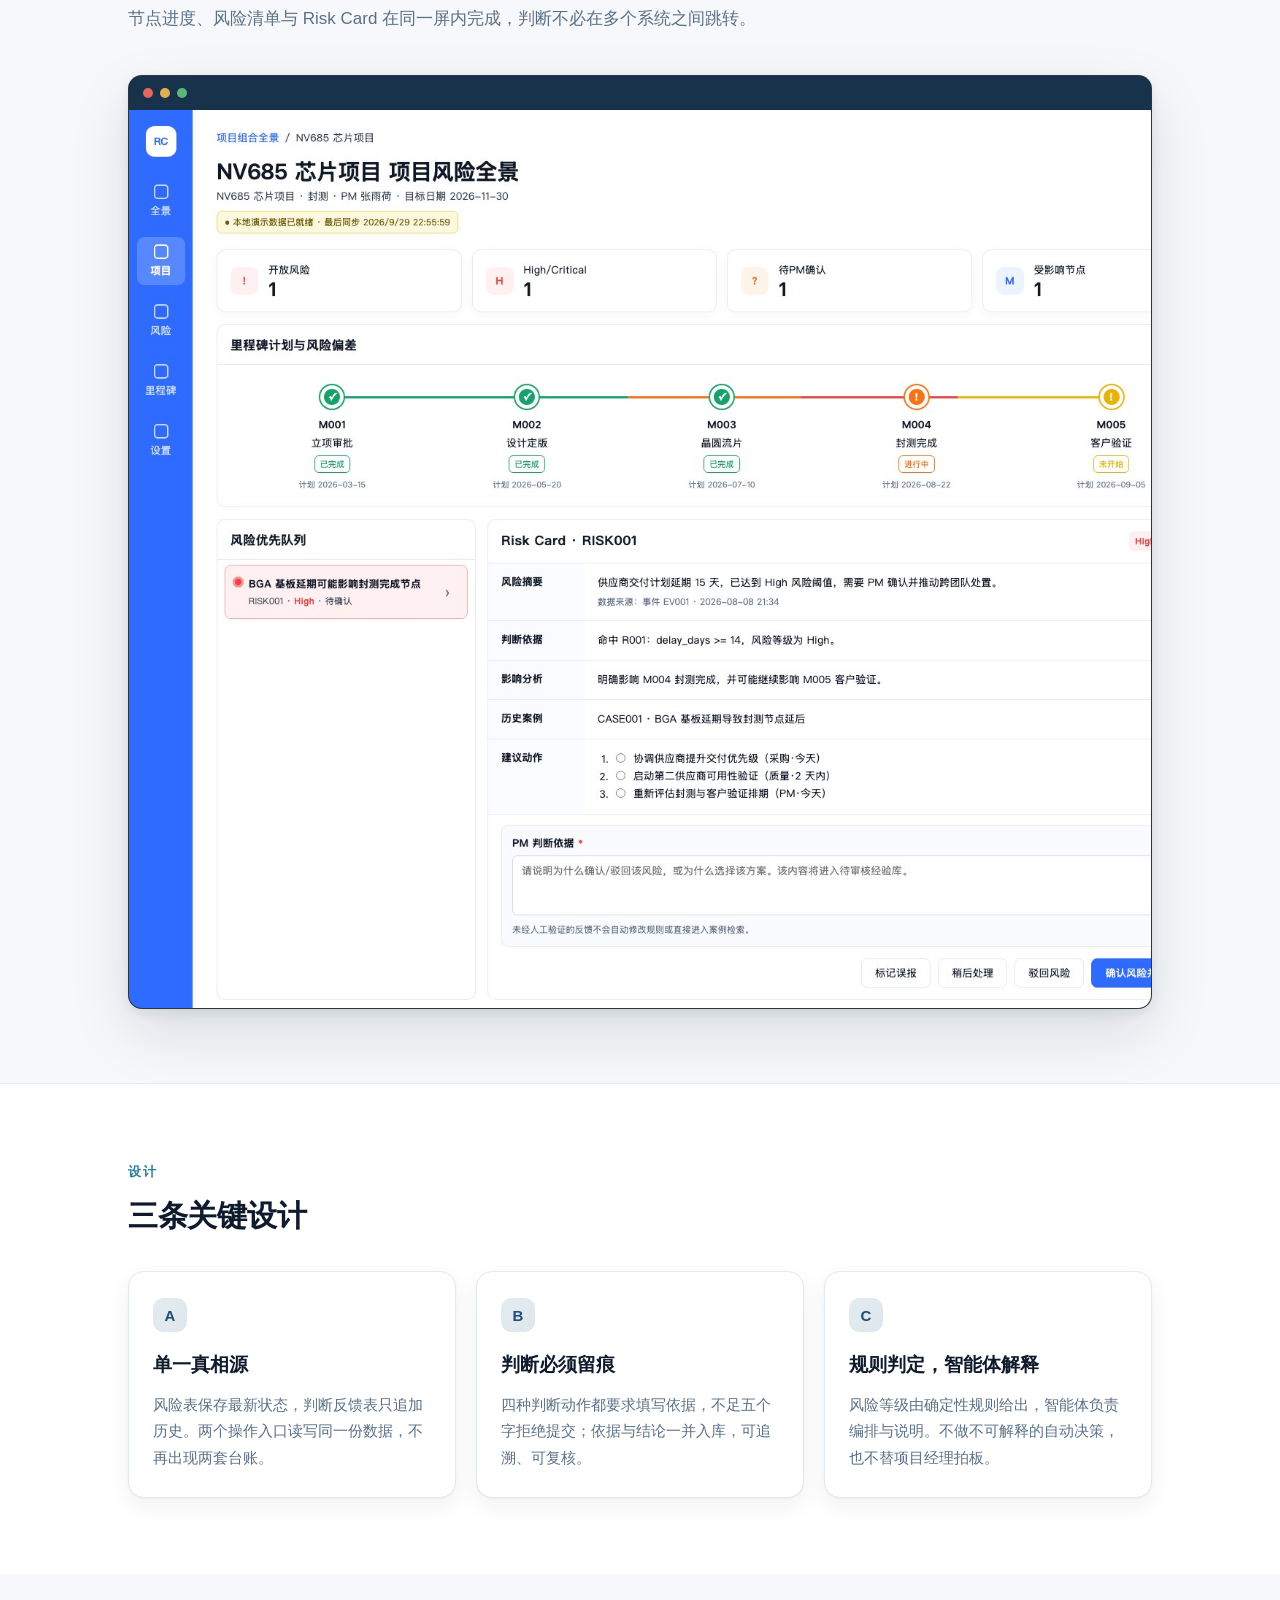
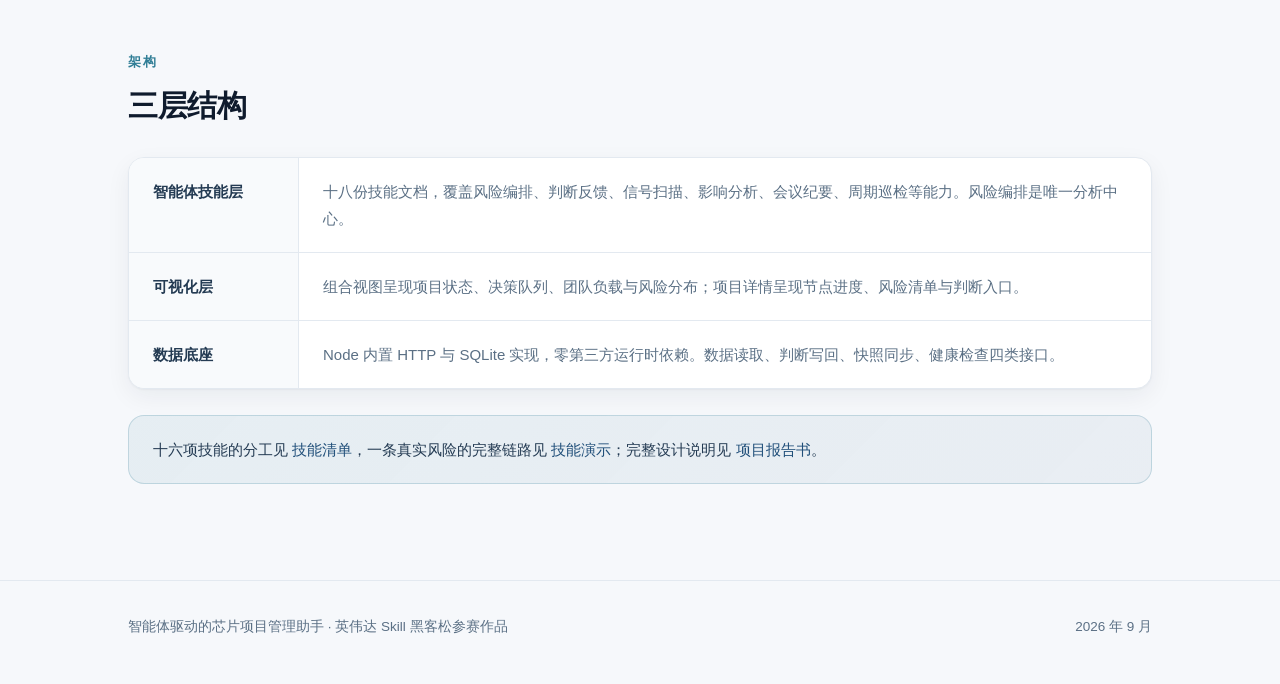
==== commit 09967e74: "新增技能清单页与技能演示页（一条风险的八步链路）" ====
--- a/index.html
+++ b/index.html
@@ -180,8 +180,10 @@
 <div class="topbar"><div class="wrap">
   <a class="brand" href="./index.html"><span class="logo">PM</span>智能体驱动的芯片项目管理助手</a>
   <nav class="topnav">
+    <a href="./skills.html">技能清单</a>
+    <a href="./demo.html">技能演示</a>
     <a href="./report.html">项目报告书</a>
-    <a href="./journey.html">参赛历程记录</a>
+    <a href="./journey.html">历程记录</a>
     <a class="cta" href="./app/index.html">打开演示</a>
   </nav>
 </div></div>
@@ -192,6 +194,7 @@
     <p class="lede">面向芯片研发项目：智能体负责风险感知与影响分析，项目经理作出判断，依据与结论统一沉淀回同一份数据底座。</p>
     <div class="actions">
       <a class="btn primary" href="./app/index.html">打开指挥舱演示 →</a>
+      <a class="btn ghost" href="./skills.html">查看技能清单</a>
       <a class="btn ghost" href="./report.html">阅读项目报告书</a>
     </div>
   </div>
@@ -205,7 +208,7 @@
 
 <section class="tight"><div class="wrap">
   <div class="stats">
-    <div><b>18</b><span>份智能体技能</span></div>
+    <div><b>16</b><span>项智能体技能</span></div>
     <div><b>39</b><span>项端到端断言</span></div>
     <div><b>2</b><span>张核心数据表</span></div>
     <div><b>0</b><span>第三方运行时依赖</span></div>
@@ -279,7 +282,7 @@
     <div class="arch-row"><div class="k">数据底座</div><div class="v">Node 内置 HTTP 与 SQLite 实现，零第三方运行时依赖。数据读取、判断写回、快照同步、健康检查四类接口。</div></div>
   </div>
   <div class="callout" style="margin-top:26px">
-    完整设计说明见 <a href="./report.html">项目报告书</a>；两人团队五天的推进过程见 <a href="./journey.html">参赛历程记录</a>。
+    十六项技能的分工见 <a href="./skills.html">技能清单</a>，一条真实风险的完整链路见 <a href="./demo.html">技能演示</a>；完整设计说明见 <a href="./report.html">项目报告书</a>。
   </div>
 </div></section>
 
